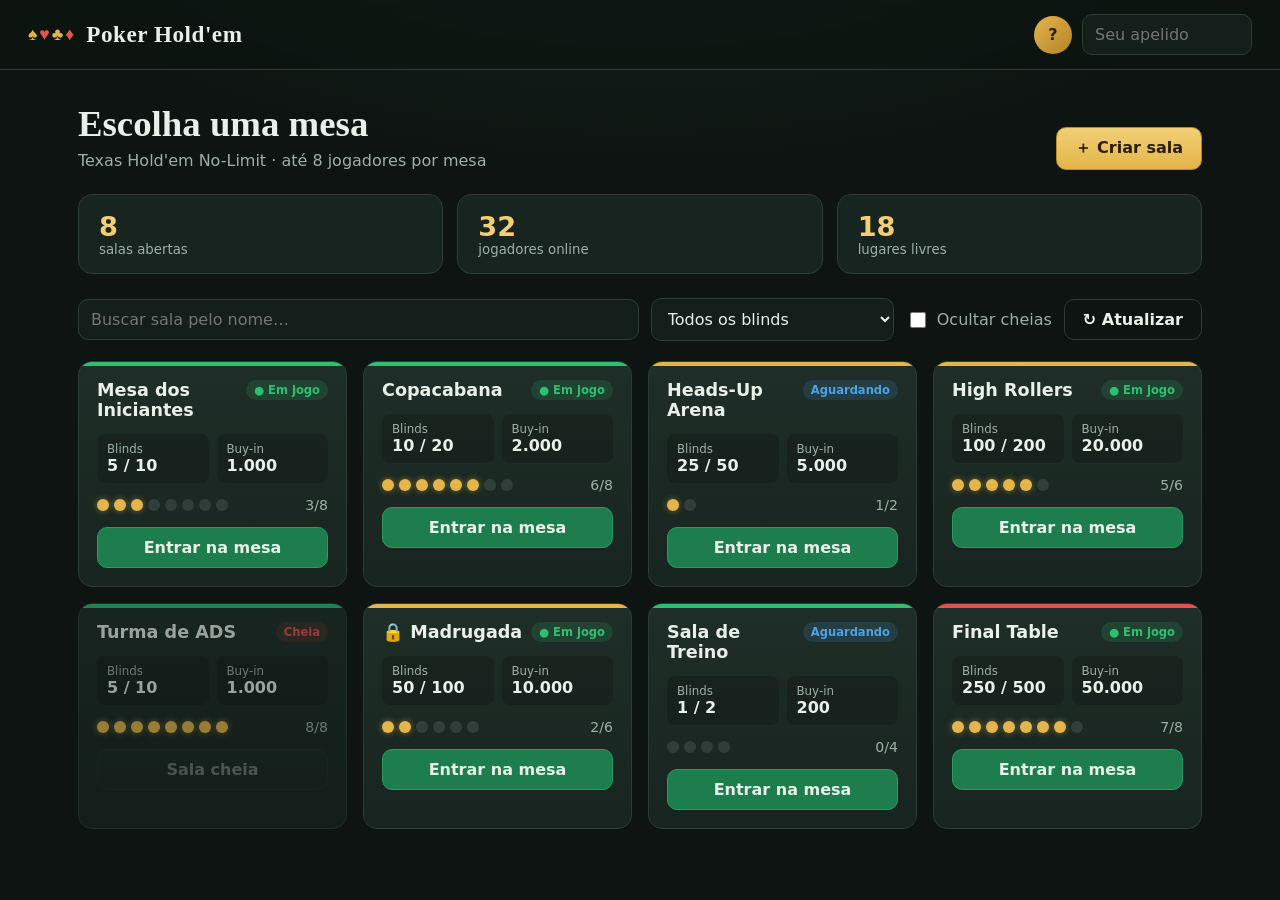
==== Poker/poker-frontend/index.html @ cb696bad "A" ====
<!DOCTYPE html>
<html lang="pt-BR">
<head>
  <meta charset="UTF-8">
  <meta name="viewport" content="width=device-width, initial-scale=1.0">
  <title>Poker — Escolha sua sala</title>
  <link rel="stylesheet" href="css/base.css">
  <link rel="stylesheet" href="css/lobby.css">
</head>
<body>
  <header class="topo">
    <a class="logo" href="index.html">
      <span class="naipes">♠<span class="r">♥</span>♣<span class="r">♦</span></span>
      Poker Hold'em
    </a>
    <div class="perfil">
      <label for="apelido" class="sr">Seu apelido</label>
      <div class="avatar" id="avatar">?</div>
      <input id="apelido" class="campo" maxlength="16" placeholder="Seu apelido" autocomplete="nickname">
    </div>
  </header>

  <main class="lobby">
    <section class="hero">
      <div>
        <h1>Escolha uma mesa</h1>
        <p>Texas Hold'em No-Limit · até 8 jogadores por mesa</p>
      </div>
      <button class="btn btn-ouro" id="btnCriar">＋ Criar sala</button>
    </section>

    <section class="resumo">
      <div class="stat"><span id="statSalas">–</span><small>salas abertas</small></div>
      <div class="stat"><span id="statJogadores">–</span><small>jogadores online</small></div>
      <div class="stat"><span id="statLivres">–</span><small>lugares livres</small></div>
    </section>

    <section class="filtros">
      <input id="busca" class="campo" type="search" placeholder="Buscar sala pelo nome…">
      <select id="filtroBlinds" class="campo">
        <option value="todas">Todos os blinds</option>
        <option value="baixo">Baixo (até 10/20)</option>
        <option value="medio">Médio (25/50 – 100/200)</option>
        <option value="alto">Alto (acima de 100/200)</option>
      </select>
      <label class="check"><input type="checkbox" id="ocultarCheias"> Ocultar cheias</label>
      <button class="btn btn-fantasma" id="btnAtualizar" title="Atualizar lista">↻ Atualizar</button>
    </section>

    <section class="salas" id="listaSalas" aria-live="polite">
      <!-- preenchido por js/lobby.js -->
    </section>
    <p class="vazio oculto" id="semSalas">Nenhuma sala encontrada com esses filtros.</p>
  </main>

  <!-- Modal: criar sala -->
  <div class="modal-fundo" id="modalCriar" role="dialog" aria-modal="true" aria-labelledby="tituloCriar">
    <form class="modal" id="formCriar">
      <h2 id="tituloCriar">Criar nova sala</h2>
      <div class="grade-form">
        <div class="col-2">
          <label class="rotulo" for="nomeSala">Nome da sala</label>
          <input class="campo" id="nomeSala" required maxlength="28" placeholder="Ex.: Mesa da Turma">
        </div>
        <div>
          <label class="rotulo" for="blinds">Blinds</label>
          <select class="campo" id="blinds">
            <option value="1/2">1 / 2</option>
            <option value="5/10" selected>5 / 10</option>
            <option value="10/20">10 / 20</option>
            <option value="25/50">25 / 50</option>
            <option value="50/100">50 / 100</option>
            <option value="100/200">100 / 200</option>
          </select>
        </div>
        <div>
          <label class="rotulo" for="maxJogadores">Jogadores</label>
          <select class="campo" id="maxJogadores">
            <option>2</option><option>3</option><option>4</option><option>5</option>
            <option>6</option><option>7</option><option selected>8</option>
          </select>
        </div>
        <div class="col-2">
          <label class="rotulo">Buy-in: <strong id="buyInTexto">1.000</strong> fichas (100 big blinds)</label>
        </div>
        <label class="check col-2"><input type="checkbox" id="privada"> Sala privada 🔒</label>
      </div>
      <div class="acoes-modal">
        <button type="button" class="btn btn-fantasma" data-fechar>Cancelar</button>
        <button type="submit" class="btn btn-ouro">Criar e entrar</button>
      </div>
    </form>
  </div>

  <div class="toast" id="toast"></div>

  <script src="js/api.js"></script>
  <script src="js/lobby.js"></script>
</body>
</html>
---- Poker/poker-frontend/css/base.css ----
/* ============ Estilos compartilhados ============ */
:root {
  --bg: #0d1411;
  --bg-2: #141e1a;
  --painel: #18241f;
  --painel-2: #1f2e28;
  --borda: #2b3d35;
  --texto: #e9efe9;
  --texto-2: #9db0a6;
  --ouro: #e3b54a;
  --ouro-2: #f2cf75;
  --verde: #2fbf71;
  --vermelho: #e5534b;
  --azul: #4aa3e3;
  --feltro: #136b45;
  --feltro-2: #0b4a2f;
  --madeira: #4a2a17;
  --raio: 14px;
  --sombra: 0 10px 30px rgba(0, 0, 0, .35);
  --fonte: "Segoe UI", system-ui, -apple-system, Roboto, "Helvetica Neue", Arial, sans-serif;
  --fonte-titulo: Georgia, "Times New Roman", serif;
}

* { box-sizing: border-box; }
html, body { margin: 0; height: 100%; }
body {
  font-family: var(--fonte);
  background: radial-gradient(1200px 600px at 50% -200px, #1b2c24 0%, var(--bg) 60%);
  color: var(--texto);
  -webkit-font-smoothing: antialiased;
}
button, input, select { font: inherit; color: inherit; }
a { color: var(--ouro); }

/* ---------- Cabeçalho ---------- */
.topo {
  display: flex; align-items: center; justify-content: space-between; gap: 16px;
  padding: 14px 28px;
  border-bottom: 1px solid var(--borda);
  background: rgba(13, 20, 17, .75);
  backdrop-filter: blur(6px);
  position: sticky; top: 0; z-index: 20;
}
.logo {
  display: flex; align-items: center; gap: 10px;
  font-family: var(--fonte-titulo); font-size: 1.45rem; font-weight: bold; letter-spacing: .5px;
  color: var(--texto); text-decoration: none;
}
.logo .naipes { color: var(--ouro); font-size: 1.1rem; letter-spacing: 2px; }
.logo .naipes .r { color: var(--vermelho); }

/* ---------- Botões ---------- */
.btn {
  display: inline-flex; align-items: center; justify-content: center; gap: 8px;
  padding: 10px 18px; border-radius: 10px; border: 1px solid var(--borda);
  background: var(--painel-2); cursor: pointer; font-weight: 600;
  transition: transform .08s, background .15s, border-color .15s, opacity .15s;
  text-decoration: none; white-space: nowrap;
}
.btn:hover:not(:disabled) { background: #273a32; border-color: #3b5247; }
.btn:active:not(:disabled) { transform: translateY(1px); }
.btn:disabled { opacity: .4; cursor: not-allowed; }
.btn-ouro { background: linear-gradient(180deg, var(--ouro-2), var(--ouro)); color: #2a1d00; border-color: #b88a24; }
.btn-ouro:hover:not(:disabled) { background: linear-gradient(180deg, #f7da8f, #e9bf5b); border-color: #c99a30; }
.btn-verde { background: #1e7d4c; border-color: #2a9a60; }
.btn-verde:hover:not(:disabled) { background: #23905a; border-color: #34b170; }
.btn-vermelho { background: #7e2a26; border-color: #a13a34; }
.btn-vermelho:hover:not(:disabled) { background: #943330; border-color: #bb4740; }
.btn-fantasma { background: transparent; }

/* ---------- Campos ---------- */
.campo {
  background: var(--bg-2); border: 1px solid var(--borda); border-radius: 10px;
  padding: 10px 12px; outline: none; min-width: 0;
}
.campo:focus { border-color: var(--ouro); box-shadow: 0 0 0 3px rgba(227, 181, 74, .18); }
label.rotulo { display: block; font-size: .82rem; color: var(--texto-2); margin-bottom: 6px; font-weight: 600; }

/* ---------- Cartas ---------- */
.carta {
  --w: 54px;
  width: var(--w); height: calc(var(--w) * 1.4);
  border-radius: calc(var(--w) * .1);
  background: linear-gradient(160deg, #ffffff, #eceae4);
  color: #1b1b1b;
  box-shadow: 0 3px 8px rgba(0, 0, 0, .4);
  position: relative; display: inline-block; flex: none;
  font-family: var(--fonte-titulo); font-weight: bold; user-select: none;
}
.carta.vermelha { color: #c8312a; }
.carta .canto {
  position: absolute; top: 6%; left: 9%; line-height: .95; text-align: center;
  font-size: calc(var(--w) * .3);
}
.carta .canto small { display: block; font-size: calc(var(--w) * .26); }
.carta .centro {
  position: absolute; right: 8%; bottom: 4%;
  font-size: calc(var(--w) * .56); line-height: 1;
}
.carta.verso {
  background:
    repeating-linear-gradient(45deg, rgba(255,255,255,.08) 0 4px, transparent 4px 8px),
    linear-gradient(160deg, #8a1f2b, #5a111a);
  border: calc(var(--w) * .06) solid #f4efe4;
}
.carta.vazia {
  background: rgba(0, 0, 0, .15); box-shadow: none;
  border: 2px dashed rgba(255, 255, 255, .15);
}
.carta.entrar { animation: entrar .35s ease-out both; }
@keyframes entrar { from { transform: translateY(-14px) rotateY(80deg); opacity: 0; } to { transform: none; opacity: 1; } }

/* ---------- Fichas ---------- */
.ficha {
  width: 18px; height: 18px; border-radius: 50%; flex: none; display: inline-block;
  background: radial-gradient(circle, var(--c, #d33) 45%, #fff 46% 56%, var(--c, #d33) 57%);
  box-shadow: 0 1px 0 rgba(0,0,0,.4), inset 0 0 0 2px rgba(0,0,0,.15);
}

/* ---------- Modal ---------- */
.modal-fundo {
  position: fixed; inset: 0; background: rgba(0, 0, 0, .6);
  display: none; align-items: center; justify-content: center; padding: 20px; z-index: 50;
}
.modal-fundo.aberto { display: flex; animation: surgir .15s ease-out; }
.modal {
  width: min(480px, 100%); background: var(--painel); border: 1px solid var(--borda);
  border-radius: var(--raio); box-shadow: var(--sombra); padding: 24px;
}
.modal h2 { margin: 0 0 18px; font-family: var(--fonte-titulo); }
@keyframes surgir { from { opacity: 0; } }

/* ---------- Toast ---------- */
.toast {
  position: fixed; left: 50%; bottom: 24px; transform: translateX(-50%) translateY(20px);
  background: var(--painel-2); border: 1px solid var(--borda); border-radius: 10px;
  padding: 12px 18px; box-shadow: var(--sombra); opacity: 0; pointer-events: none;
  transition: .25s; z-index: 60;
}
.toast.visivel { opacity: 1; transform: translateX(-50%); }

.oculto { display: none !important; }
---- Poker/poker-frontend/css/lobby.css ----
/* ============ Página: Lobby ============ */
.sr { position: absolute; width: 1px; height: 1px; overflow: hidden; clip: rect(0 0 0 0); }

.perfil { display: flex; align-items: center; gap: 10px; }
.perfil .campo { width: 170px; }
.avatar {
  width: 38px; height: 38px; border-radius: 50%; display: grid; place-items: center;
  background: linear-gradient(135deg, var(--ouro), #b5832a); color: #2a1d00; font-weight: 800;
  flex: none;
}

.lobby { max-width: 1180px; margin: 0 auto; padding: 32px 28px 60px; }

.hero { display: flex; align-items: flex-end; justify-content: space-between; gap: 20px; margin-bottom: 24px; }
.hero h1 { font-family: var(--fonte-titulo); font-size: 2.3rem; margin: 0 0 6px; }
.hero p { margin: 0; color: var(--texto-2); }

.resumo { display: grid; grid-template-columns: repeat(3, 1fr); gap: 14px; margin-bottom: 24px; }
.stat {
  background: var(--painel); border: 1px solid var(--borda); border-radius: var(--raio);
  padding: 16px 20px; display: flex; flex-direction: column;
}
.stat span { font-size: 1.7rem; font-weight: 700; color: var(--ouro-2); font-variant-numeric: tabular-nums; }
.stat small { color: var(--texto-2); }

.filtros { display: flex; gap: 12px; flex-wrap: wrap; align-items: center; margin-bottom: 20px; }
.filtros #busca { flex: 1 1 260px; }
.check { display: inline-flex; align-items: center; gap: 8px; color: var(--texto-2); cursor: pointer; user-select: none; }
.check input { accent-color: var(--ouro); width: 16px; height: 16px; }

.salas { display: grid; grid-template-columns: repeat(auto-fill, minmax(260px, 1fr)); gap: 16px; }

.sala {
  background: linear-gradient(180deg, var(--painel-2), var(--painel));
  border: 1px solid var(--borda); border-radius: var(--raio);
  padding: 18px; display: flex; flex-direction: column; gap: 14px;
  transition: transform .15s, border-color .15s, box-shadow .15s;
  position: relative; overflow: hidden;
}
.sala::before {
  content: ""; position: absolute; inset: 0 0 auto 0; height: 4px;
  background: var(--cor-nivel, var(--verde));
}
.sala:hover { transform: translateY(-3px); border-color: #3e5a4c; box-shadow: var(--sombra); }
.sala.cheia { opacity: .65; }
.sala .cab { display: flex; justify-content: space-between; align-items: flex-start; gap: 8px; }
.sala h3 { margin: 0; font-size: 1.1rem; }
.selo {
  font-size: .72rem; font-weight: 700; padding: 3px 8px; border-radius: 20px; white-space: nowrap;
  background: rgba(47, 191, 113, .15); color: var(--verde);
}
.selo.aguardando { background: rgba(74, 163, 227, .15); color: var(--azul); }
.selo.cheia { background: rgba(229, 83, 75, .15); color: var(--vermelho); }

.info { display: grid; grid-template-columns: 1fr 1fr; gap: 8px; }
.info div { background: rgba(0, 0, 0, .18); border-radius: 8px; padding: 8px 10px; }
.info small { display: block; color: var(--texto-2); font-size: .74rem; }
.info strong { font-variant-numeric: tabular-nums; }

.lugares { display: flex; align-items: center; justify-content: space-between; gap: 10px; }
.pontos { display: flex; gap: 5px; }
.pontos i { width: 12px; height: 12px; border-radius: 50%; background: rgba(255,255,255,.1); }
.pontos i.ocupado { background: var(--ouro); box-shadow: 0 0 6px rgba(227,181,74,.5); }
.lugares span { color: var(--texto-2); font-size: .88rem; font-variant-numeric: tabular-nums; }
.sala .btn { width: 100%; }

.esqueleto {
  height: 214px; border-radius: var(--raio); border: 1px solid var(--borda);
  background: linear-gradient(90deg, var(--painel) 0%, var(--painel-2) 50%, var(--painel) 100%);
  background-size: 200% 100%; animation: brilho 1.2s infinite linear;
}
@keyframes brilho { to { background-position: -200% 0; } }

.vazio { text-align: center; color: var(--texto-2); padding: 40px 0; }

.grade-form { display: grid; grid-template-columns: 1fr 1fr; gap: 14px; }
.grade-form .campo { width: 100%; }
.col-2 { grid-column: span 2; }
.acoes-modal { display: flex; justify-content: flex-end; gap: 10px; margin-top: 22px; }

@media (max-width: 640px) {
  .topo { padding: 12px 16px; }
  .logo { font-size: 1.15rem; }
  .perfil .campo { width: 120px; }
  .lobby { padding: 22px 16px 40px; }
  .hero { flex-direction: column; align-items: stretch; }
  .hero h1 { font-size: 1.8rem; }
  .resumo { gap: 8px; }
  .stat { padding: 12px; }
  .stat span { font-size: 1.3rem; }
}
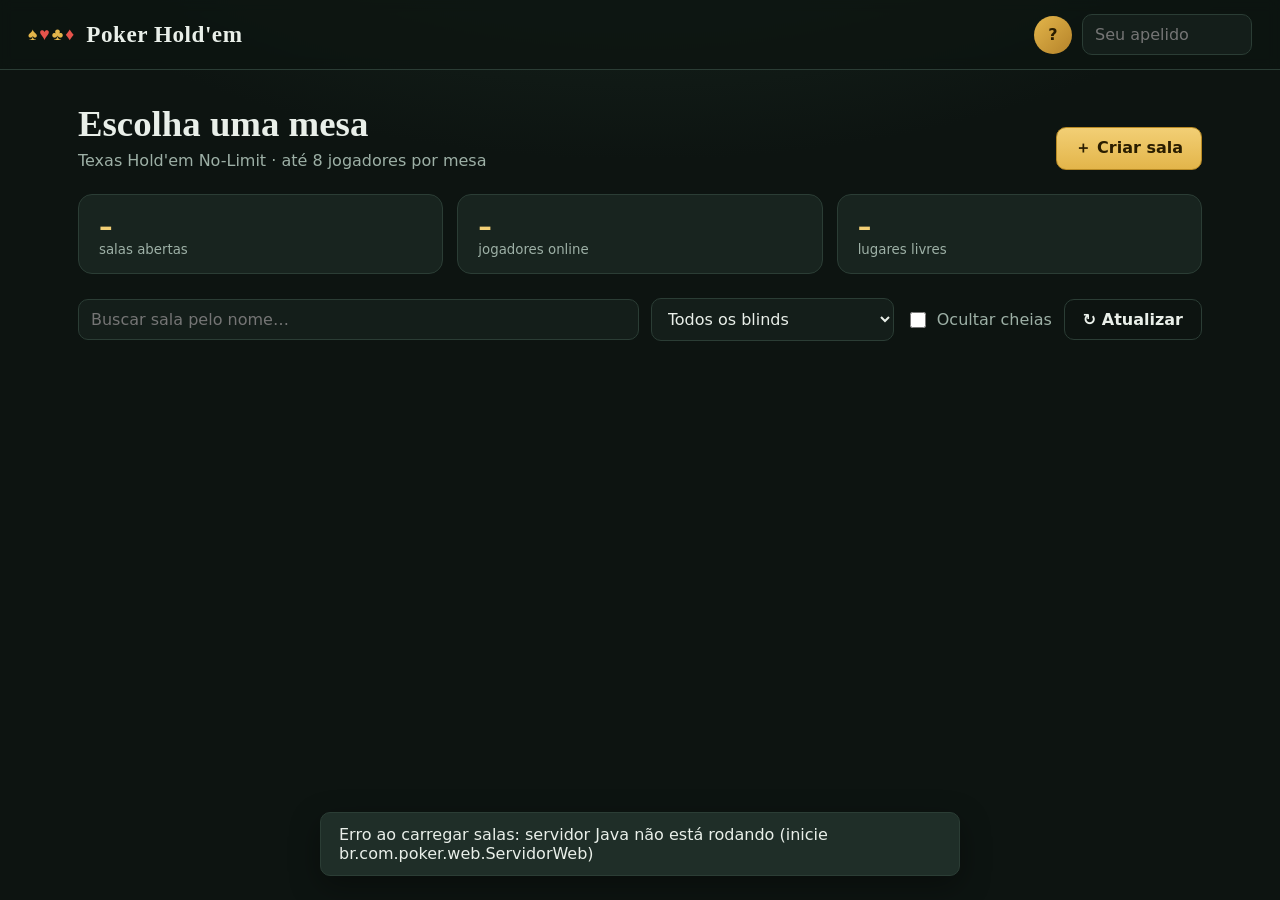
==== commit 10458419: "a" ====
--- a/Poker/poker-frontend/index.html
+++ b/Poker/poker-frontend/index.html
@@ -80,6 +80,21 @@
             <option>6</option><option>7</option><option selected>8</option>
           </select>
         </div>
+        <div>
+          <label class="rotulo" for="qtdBots">Bots na mesa</label>
+          <select class="campo" id="qtdBots">
+            <option>0</option><option>1</option><option>2</option><option selected>3</option>
+            <option>4</option><option>5</option><option>6</option><option>7</option>
+          </select>
+        </div>
+        <div>
+          <label class="rotulo" for="dificuldade">Dificuldade dos bots</label>
+          <select class="campo" id="dificuldade">
+            <option value="1">Fácil</option>
+            <option value="2" selected>Médio</option>
+            <option value="3">Difícil</option>
+          </select>
+        </div>
         <div class="col-2">
           <label class="rotulo">Buy-in: <strong id="buyInTexto">1.000</strong> fichas (100 big blinds)</label>
         </div>
